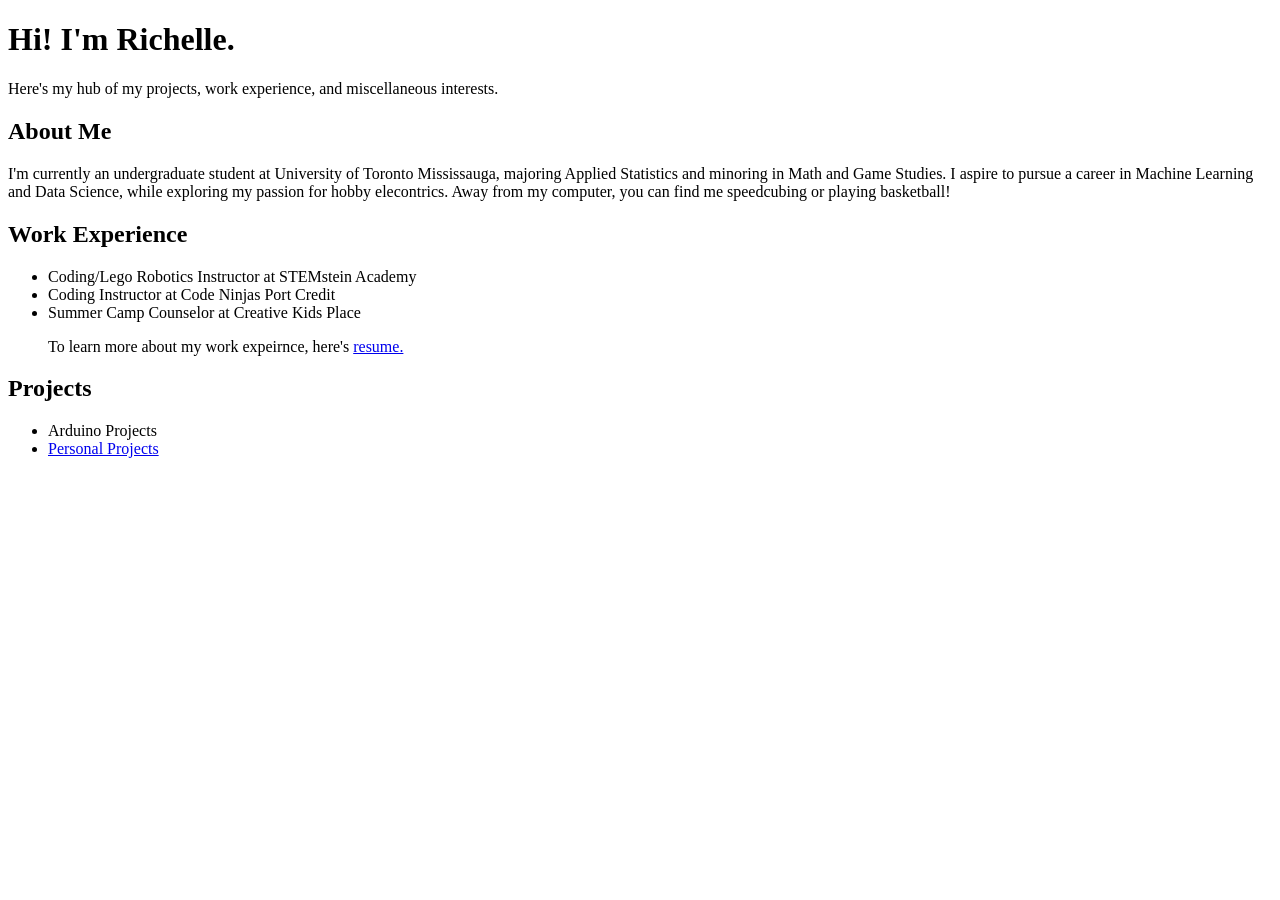
==== index.html @ f8237c4a "FFirst commit!" ====
<!DOCTYPE html>
<html lang="en">
<head>
    <meta charset="UTF-8">
    <meta name="viewport" content="width=device-width, initial-scale=1.0">
    <title>Richelle's Portfolio</title>
</head>
<body>

    <div class="header">
        <h1>Hi! I'm Richelle.</h1>
        <p>Here's my hub of my projects, work experience, and miscellaneous interests.</p>
    </div>

    <div class = "about">
        <h2>About Me</h2>
        <p>I'm currently an undergraduate student at University of Toronto Mississauga, majoring Applied
        Statistics and minoring in Math and Game Studies.  I aspire to pursue a career in Machine Learning and Data Science, while exploring my
    passion for hobby elecontrics. Away from my computer, you can find me speedcubing or playing basketball!</p>
    </div>

    <div class = "Work Experience">
        <h2>Work Experience</h2>
        <ul>
            <li>Coding/Lego Robotics Instructor at STEMstein Academy</li>
            <li>Coding Instructor at Code Ninjas Port Credit</li>
            <li>Summer Camp Counselor at Creative Kids Place</li>
            <p>To learn more about my work expeirnce, here's <a href = "https://docs.google.com/document/d/16MtEIAXMFEEwh4C7sltuIZ0cNF6VYc-lFOxTEkDkcLo/edit?usp=sharing">resume.</a></p>
        </ul>
    </div>

    <div class = "Projects">
        <h2>Projects</h2>
        <ul>
            <li>Arduino Projects</li>
            <li><a href="person.html">Personal Projects</a></li>
    </div>

</body>
</html>
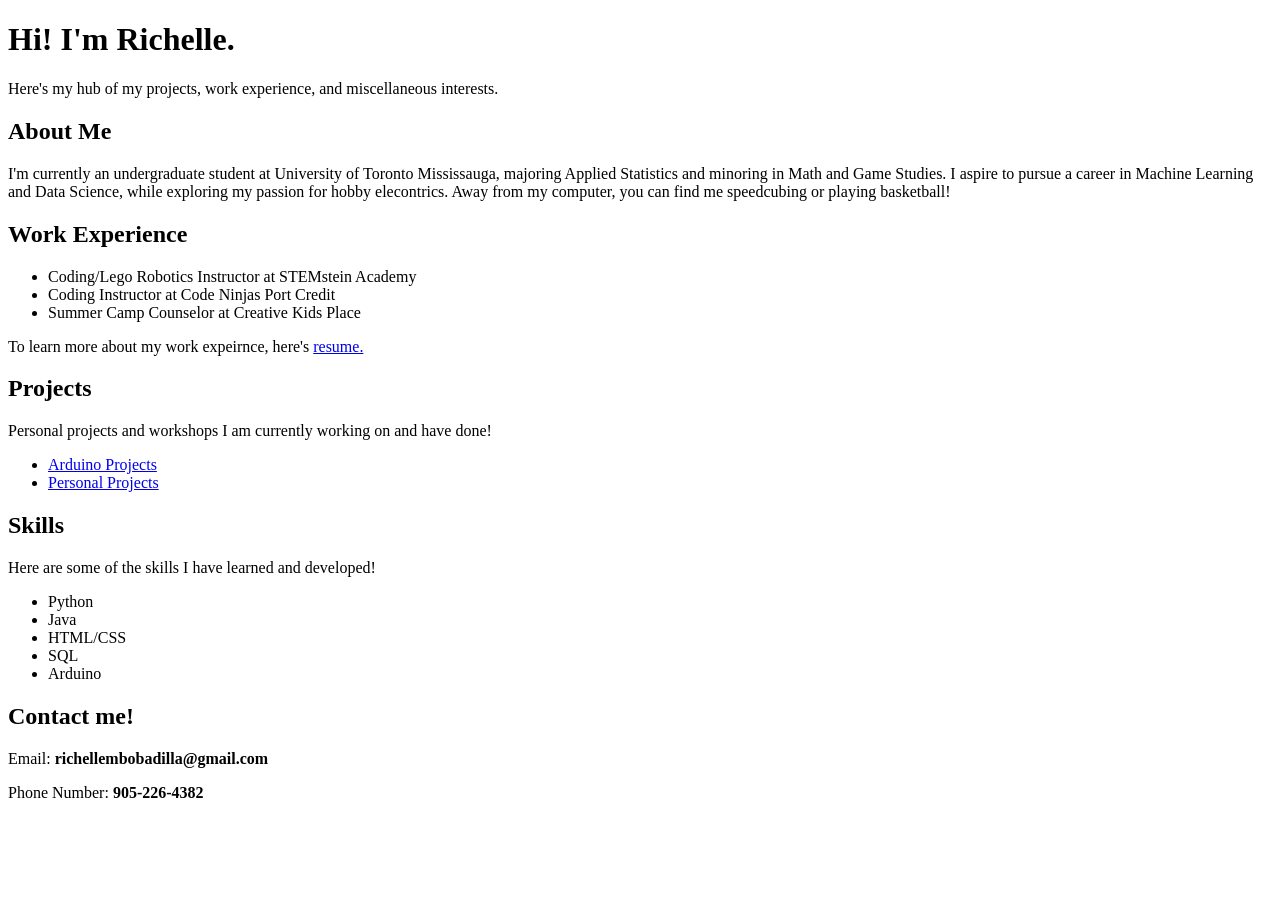
==== commit 674df8c0: "Added skills and contact section, along with updating hte rpojects page" ====
--- a/index.html
+++ b/index.html
@@ -25,16 +25,33 @@
             <li>Coding/Lego Robotics Instructor at STEMstein Academy</li>
             <li>Coding Instructor at Code Ninjas Port Credit</li>
             <li>Summer Camp Counselor at Creative Kids Place</li>
-            <p>To learn more about my work expeirnce, here's <a href = "https://docs.google.com/document/d/16MtEIAXMFEEwh4C7sltuIZ0cNF6VYc-lFOxTEkDkcLo/edit?usp=sharing">resume.</a></p>
         </ul>
+        <p>To learn more about my work expeirnce, here's <a href = "https://docs.google.com/document/d/16MtEIAXMFEEwh4C7sltuIZ0cNF6VYc-lFOxTEkDkcLo/edit?usp=sharing">resume.</a></p>
+
     </div>
 
     <div class = "Projects">
         <h2>Projects</h2>
+        <p>Personal projects and workshops I am currently working on and have done!</p>
         <ul>
-            <li>Arduino Projects</li>
-            <li><a href="person.html">Personal Projects</a></li>
+            <li><a href = "arduino.html" target="_blank">Arduino Projects</a></li>
+            <li><a href="person.html" target="_blank">Personal Projects</a></li>
     </div>
 
+    <div class = "Skills">
+        <h2>Skills</h2>
+        <p>Here are some of the skills I have learned and developed!</p>
+        <ul>
+            <li>Python</li>
+            <li>Java</li>
+            <li>HTML/CSS</li>
+            <li>SQL</li>
+            <li>Arduino</li>
+        </ul>
+    
+    <div class = "Contact">
+        <h2>Contact me!</h2>
+        <p>Email: <strong>richellembobadilla@gmail.com</strong></p>
+        <P>Phone Number: <strong>905-226-4382</strong></P>
 </body>
 </html>
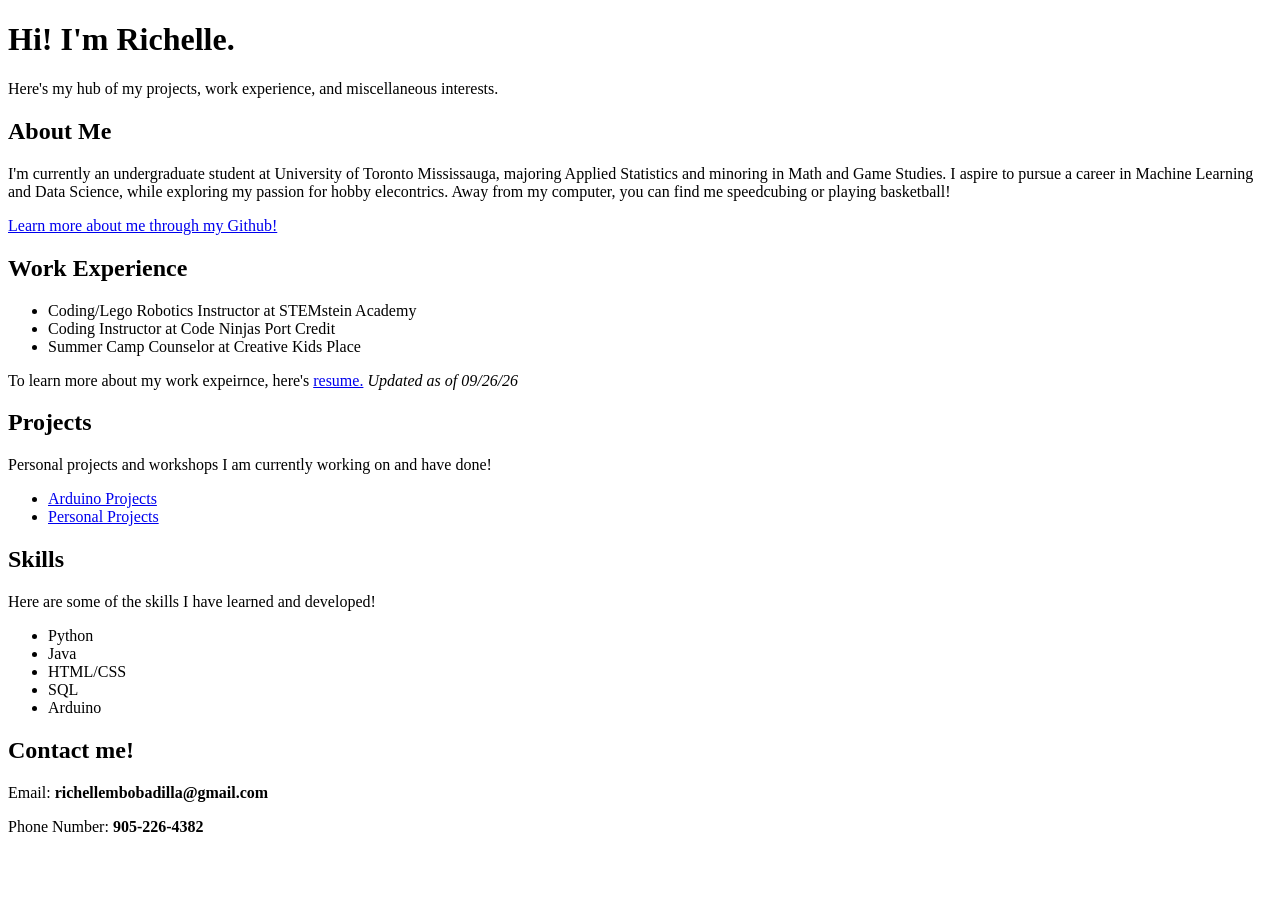
==== commit 9ef822ed: "Added few visual eleements, updated resume link" ====
--- a/index.html
+++ b/index.html
@@ -17,6 +17,7 @@
         <p>I'm currently an undergraduate student at University of Toronto Mississauga, majoring Applied
         Statistics and minoring in Math and Game Studies.  I aspire to pursue a career in Machine Learning and Data Science, while exploring my
     passion for hobby elecontrics. Away from my computer, you can find me speedcubing or playing basketball!</p>
+    <p><a href= "https://github.com/richelle-bobadilla" target="_blank">Learn more about me through my Github!</a></p>
     </div>
 
     <div class = "Work Experience">
@@ -26,7 +27,7 @@
             <li>Coding Instructor at Code Ninjas Port Credit</li>
             <li>Summer Camp Counselor at Creative Kids Place</li>
         </ul>
-        <p>To learn more about my work expeirnce, here's <a href = "https://docs.google.com/document/d/16MtEIAXMFEEwh4C7sltuIZ0cNF6VYc-lFOxTEkDkcLo/edit?usp=sharing">resume.</a></p>
+        <p>To learn more about my work expeirnce, here's <a href = "C:\Users\riche\OneDrive\Desktop\website portfolio\Richelle Marinel Bobadilla - Resume (1).pdf" target="_blank">resume.</a><i> Updated as of 09/26/26</i></p>
 
     </div>
 
@@ -34,8 +35,8 @@
         <h2>Projects</h2>
         <p>Personal projects and workshops I am currently working on and have done!</p>
         <ul>
-            <li><a href = "arduino.html" target="_blank">Arduino Projects</a></li>
-            <li><a href="person.html" target="_blank">Personal Projects</a></li>
+            <li><a href = "arduino.html">Arduino Projects</a></li>
+            <li><a href="person.html">Personal Projects</a></li>
     </div>
 
     <div class = "Skills">
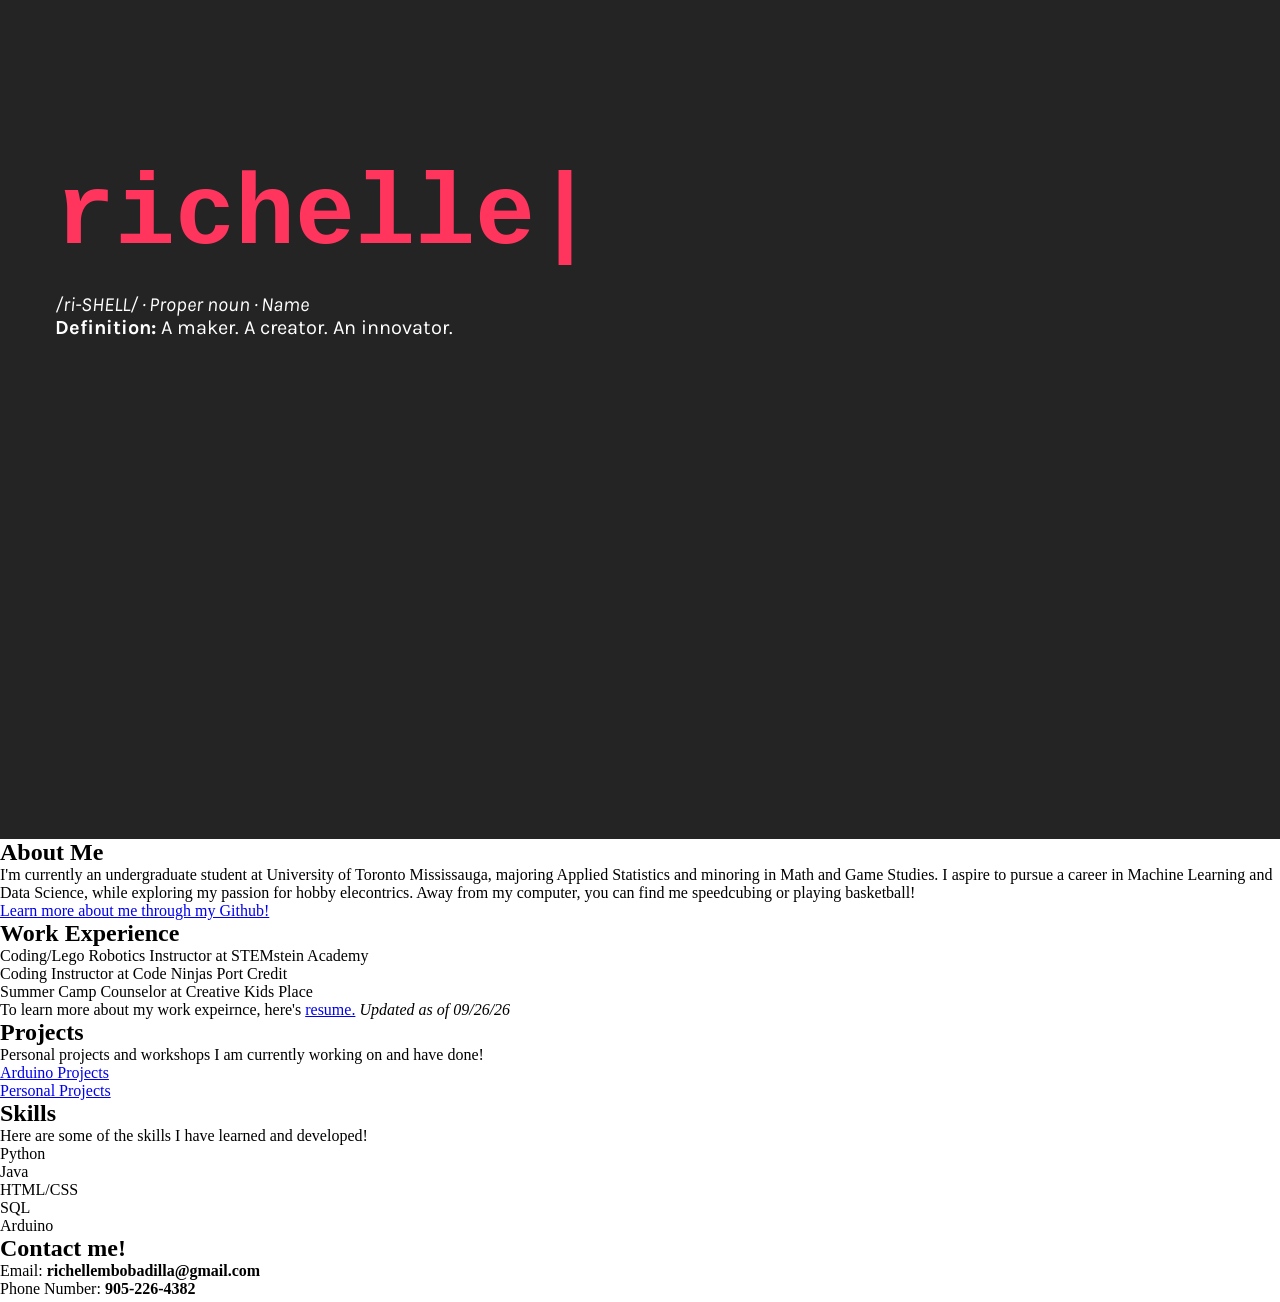
==== commit 2627e13e: "Revamped welcome page, added CSS styling," ====
--- a/index.html
+++ b/index.html
@@ -1,16 +1,22 @@
 <!DOCTYPE html>
 <html lang="en">
 <head>
+    <link rel="stylesheet" href="style.css">
     <meta charset="UTF-8">
     <meta name="viewport" content="width=device-width, initial-scale=1.0">
+    <link rel="preconnect" href="https://fonts.googleapis.com">
+<link rel="preconnect" href="https://fonts.gstatic.com" crossorigin>
+<link href="https://fonts.googleapis.com/css2?family=Karla:ital,wght@0,200..800;1,200..800&display=swap" rel="stylesheet">
     <title>Richelle's Portfolio</title>
 </head>
 <body>
 
     <div class="header">
-        <h1>Hi! I'm Richelle.</h1>
-        <p>Here's my hub of my projects, work experience, and miscellaneous interests.</p>
+        <h1 class = "welcome">richelle</h1>
+        <p class = "name-sound"><i>/ri-SHELL/ · Proper noun · Name</i></p>
+        <p class = "name-def"><strong>Definition: </strong>A maker. A creator. An innovator.</p>
     </div>
+
 
     <div class = "about">
         <h2>About Me</h2>
--- a/style.css
+++ b/style.css
@@ -0,0 +1,85 @@
+* {
+    margin: 0;
+    padding: 0;
+    box-sizing: border-box;
+}
+
+.courier-prime-regular {
+  font-family: "Courier Prime", monospace;
+  font-weight: 400;
+  font-style: normal;
+}
+
+.courier-prime-bold {
+  font-family: "Courier Prime", monospace;
+  font-weight: 700;
+  font-style: normal;
+}
+
+.courier-prime-regular-italic {
+  font-family: "Courier Prime", monospace;
+  font-weight: 400;
+  font-style: italic;
+}
+
+.courier-prime-bold-italic {
+  font-family: "Courier Prime", monospace;
+  font-weight: 700;
+  font-style: italic;
+}
+
+
+body {
+    margin: 0;
+    padding: 0;
+    width: 100%;
+}
+
+
+.header {
+    background-color: #242424;
+    width: 100%;
+    box-sizing: border-box;
+    padding-bottom: 500px;
+    
+    
+}
+
+.welcome {
+    color: #FF355E;
+    padding-top: 160px;
+    text-align: left;
+    margin-bottom: 20px;
+    margin-left: 55px;
+    font-size: 100px;
+    font-family: "Courier Prime", monospace;
+    
+}
+
+.welcome::after {
+    content: "|";
+    color: #FF355E;
+    animation: blink 1s steps(2, start) infinite;
+}
+
+@keyframes blink {
+    to {
+        visibility: hidden;
+    }
+}
+
+.name-sound {
+    color: white;
+    text-align: left;
+    margin-left: 55px;
+    font-size: 20px;
+    font-family: "Karla", sans-serif;
+}
+
+.name-def {
+    color: white;
+    text-align: left;
+    margin-left: 55px;
+    font-size: 20px;
+     font-family: "Karla", sans-serif;
+}
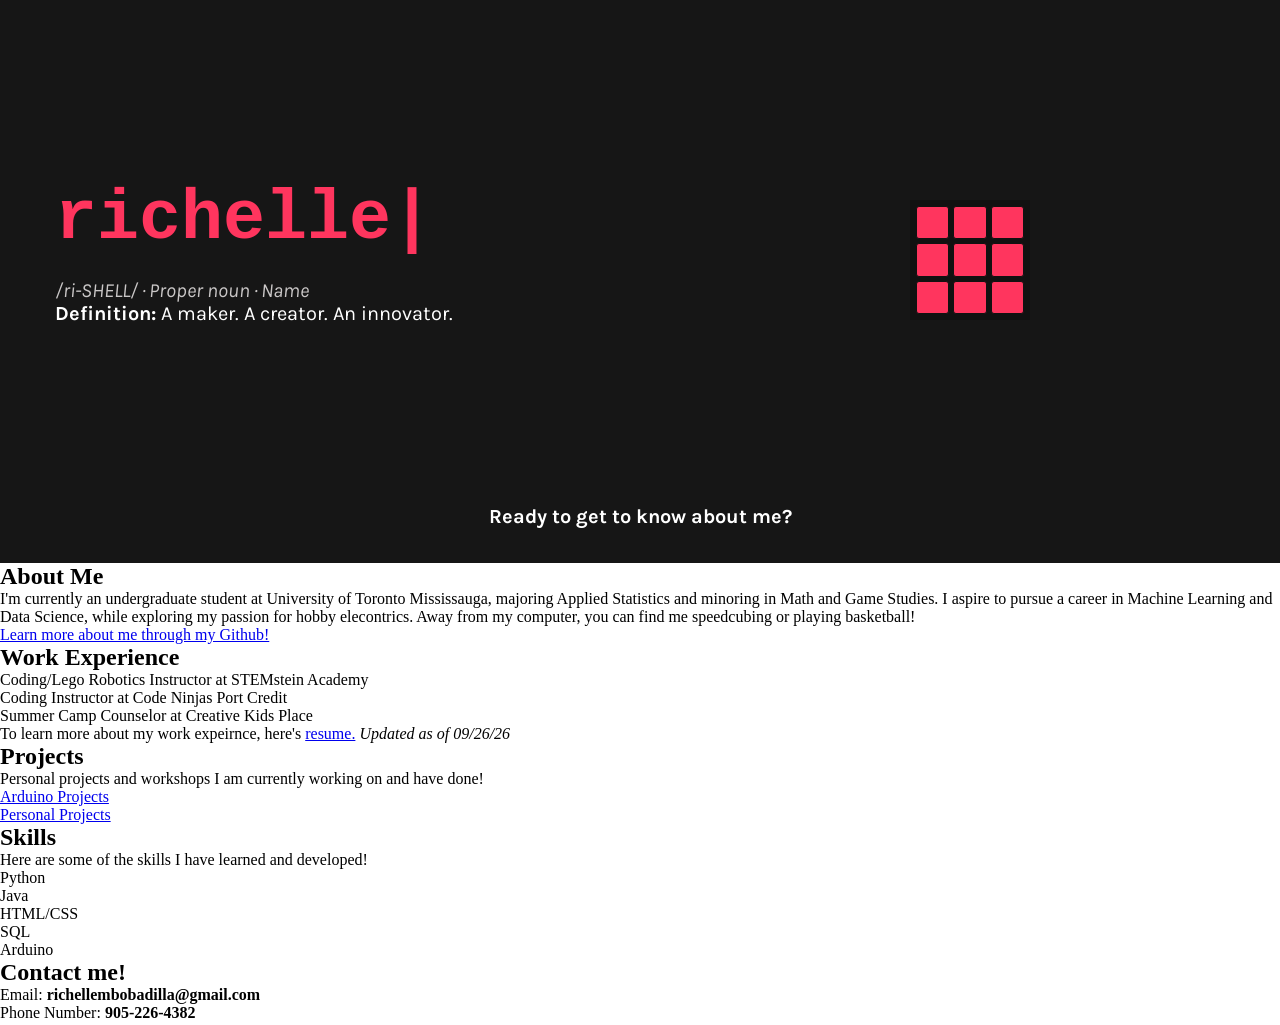
==== commit ed7b7e68: "Added speedcube simulation, repositioned certain divs" ====
--- a/index.html
+++ b/index.html
@@ -11,11 +11,53 @@
 </head>
 <body>
 
-    <div class="header">
+    <div class="intro">
         <h1 class = "welcome">richelle</h1>
         <p class = "name-sound"><i>/ri-SHELL/ · Proper noun · Name</i></p>
         <p class = "name-def"><strong>Definition: </strong>A maker. A creator. An innovator.</p>
+        
+        <div class="cube">
+            <div class="face front">
+                <span></span><span></span><span></span>
+                <span></span><span></span><span></span>
+                <span></span><span></span><span></span>
+            </div>
+
+        <div class="face back">
+            <span></span><span></span><span></span>
+            <span></span><span></span><span></span>
+            <span></span><span></span><span></span>
+        </div>
+
+        <div class="face right">
+            <span></span><span></span><span></span>
+            <span></span><span></span><span></span>
+            <span></span><span></span><span></span>
+        </div>
+
+        <div class="face left">
+            <span></span><span></span><span></span>
+            <span></span><span></span><span></span>
+            <span></span><span></span><span></span>
+        </div>
+
+        <div class="face top">
+            <span></span><span></span><span></span>
+            <span></span><span></span><span></span>
+            <span></span><span></span><span></span>
+        </div>
+
+        <div class="face bottom">
+            <span></span><span></span><span></span>
+            <span></span><span></span><span></span>
+            <span></span><span></span><span></span>
+        </div>
     </div>
+    
+        <p class = "getting-to-know"><strong>Ready to get to know about me?</strong></p>
+        
+    </div>
+
 
 
     <div class = "about">
--- a/style.css
+++ b/style.css
@@ -33,25 +33,26 @@
     margin: 0;
     padding: 0;
     width: 100%;
+    align-items: center;
 }
 
 
-.header {
-    background-color: #242424;
+
+.intro {
+    background-color: #161616;
     width: 100%;
     box-sizing: border-box;
-    padding-bottom: 500px;
-    
+    padding-bottom: 35px; 
     
 }
 
 .welcome {
     color: #FF355E;
-    padding-top: 160px;
+    padding-top: 180px;
     text-align: left;
     margin-bottom: 20px;
     margin-left: 55px;
-    font-size: 100px;
+    font-size: 70px;
     font-family: "Courier Prime", monospace;
     
 }
@@ -69,7 +70,7 @@
 }
 
 .name-sound {
-    color: white;
+    color: #cac7c7;
     text-align: left;
     margin-left: 55px;
     font-size: 20px;
@@ -82,4 +83,87 @@
     margin-left: 55px;
     font-size: 20px;
      font-family: "Karla", sans-serif;
+}
+
+
+.getting-to-know {
+    color: white;
+    text-align: center;
+    margin-top: 180px;
+    font-size: 20px;
+    font-family: "Karla", sans-serif;
+}
+
+
+.cube {
+    position: absolute;
+    top: 200px;
+    right: 250px;
+    width: 120px;
+    height: 120px;
+
+    transform-style: preserve-3d;
+    animation: rotate 8s linear infinite;
+}
+
+.face {
+    position: absolute;
+    width: 120px;
+    height: 120px;
+
+    display: grid;
+    grid-template-columns: repeat(3, 1fr);
+    grid-template-rows: repeat(3, 1fr);
+    gap: 4px;
+
+    padding: 4px;
+    background: #111;
+    border: 2px solid #111;
+
+    backface-visibility: visible;
+}
+
+.face span {
+    border: 1px solid #111;
+    border-radius: 3px;
+}
+
+/* Six faces */
+.front {
+    transform: translateZ(60px);
+}
+.front span { background: #FF355E; }
+
+.back {
+    transform: rotateY(180deg) translateZ(60px);
+}
+.back span { background: #FF8C42; }
+
+.right {
+    transform: rotateY(90deg) translateZ(60px);
+}
+.right span { background: #2D7DFF; }
+
+.left {
+    transform: rotateY(-90deg) translateZ(60px);
+}
+.left span { background: #35C96F; }
+
+.top {
+    transform: rotateX(90deg) translateZ(60px);
+}
+.top span { background: #FFD43B; }
+
+.bottom {
+    transform: rotateX(-90deg) translateZ(60px);
+}
+.bottom span { background: #F5F5F5; }
+
+@keyframes rotate {
+    from {
+        transform: rotateX(-25deg) rotateY(0deg);
+    }
+    to {
+        transform: rotateX(-25deg) rotateY(360deg);
+    }
 }
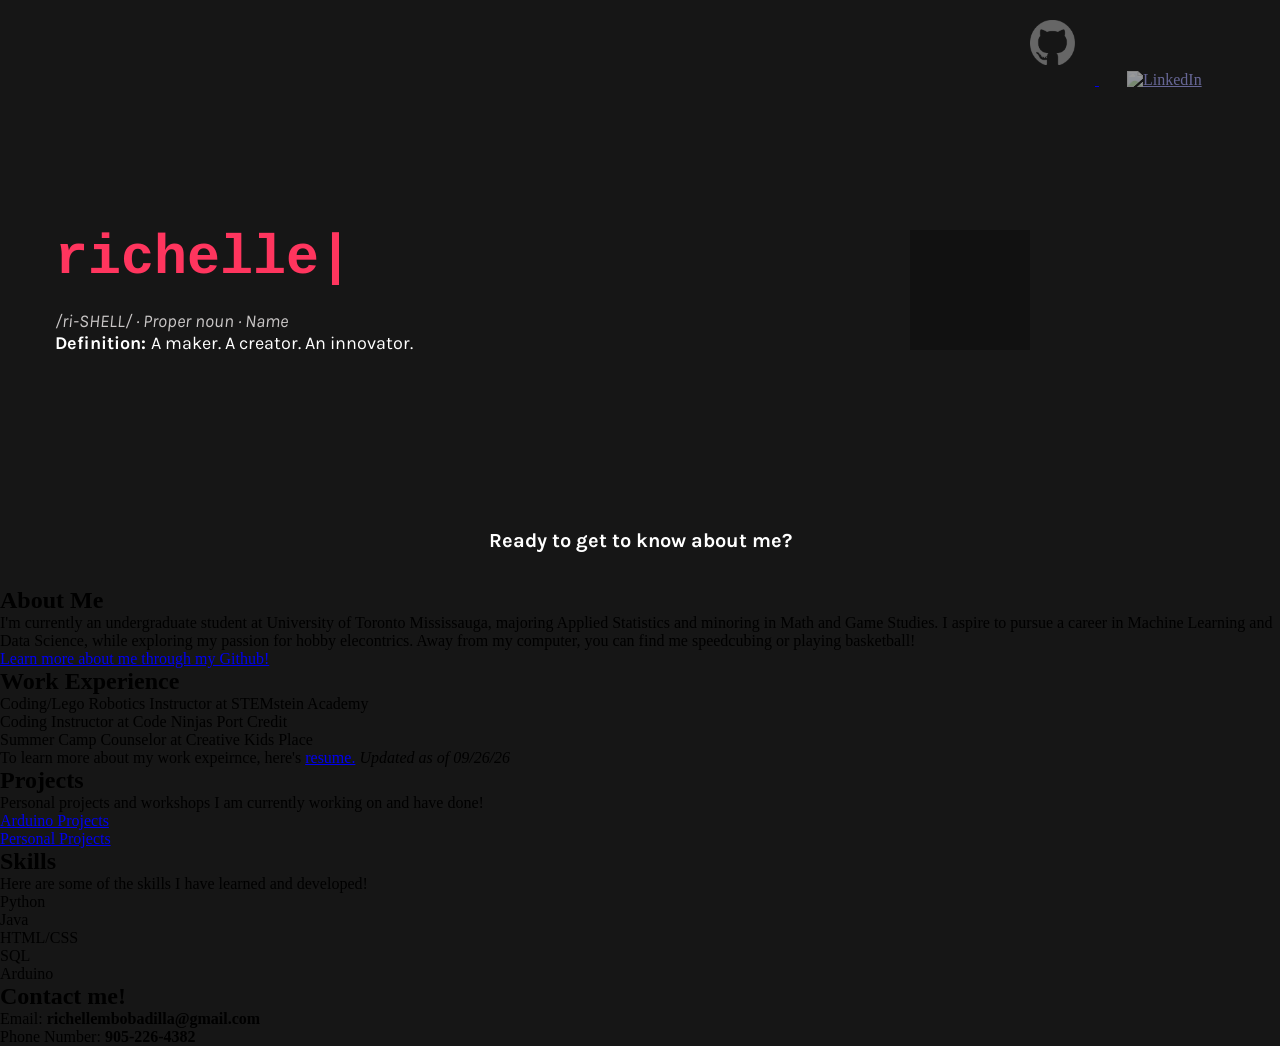
==== commit 132f5289: "Fniished landing section, added header, polishes up format and positons" ====
--- a/index.html
+++ b/index.html
@@ -10,6 +10,11 @@
     <title>Richelle's Portfolio</title>
 </head>
 <body>
+
+    <div class = "header">
+        <a href="https://github.com/richelle-bobadilla" target="_blank"> <img src="github.png" alt="GitHub" class="github"> </a>
+        <a href="https://www.linkedin.com/in/richelle-bobadilla-48a324369/?isSelfProfile=true" target="_blank"> <img src="C:\Users\riche\OneDrive\Desktop\website portfolio\.vscode\linkedin1.png" alt="LinkedIn" class="linkedin"> </a>
+    </divd>
 
     <div class="intro">
         <h1 class = "welcome">richelle</h1>
--- a/style.css
+++ b/style.css
@@ -37,6 +37,27 @@
 }
 
 
+.header {
+    background-color: #161616;
+}
+
+.github {
+    padding: 20px;
+    width: 85px;
+    height: 85px;
+    filter: invert(40%);
+    margin-left: 1010px;
+}
+
+.linkedin {
+    padding: 18px;
+    width: 90px;
+    height: 90px;
+    filter: invert(40%);
+    margin-left: 10px;
+}
+
+
 
 .intro {
     background-color: #161616;
@@ -48,11 +69,11 @@
 
 .welcome {
     color: #FF355E;
-    padding-top: 180px;
+    padding-top: 120px;
     text-align: left;
     margin-bottom: 20px;
     margin-left: 55px;
-    font-size: 70px;
+    font-size: 55px;
     font-family: "Courier Prime", monospace;
     
 }
@@ -73,7 +94,7 @@
     color: #cac7c7;
     text-align: left;
     margin-left: 55px;
-    font-size: 20px;
+    font-size: 18px;
     font-family: "Karla", sans-serif;
 }
 
@@ -81,23 +102,29 @@
     color: white;
     text-align: left;
     margin-left: 55px;
-    font-size: 20px;
+    font-size: 18px;
      font-family: "Karla", sans-serif;
 }
 
 
 .getting-to-know {
     color: white;
+    transition: color 0.3s ease;
     text-align: center;
-    margin-top: 180px;
+    margin-top: 175px;
     font-size: 20px;
     font-family: "Karla", sans-serif;
+}
+
+.getting-to-know:hover {
+    color: #FF355E;
+    cursor: pointer;
 }
 
 
 .cube {
     position: absolute;
-    top: 200px;
+    top: 230px;
     right: 250px;
     width: 120px;
     height: 120px;
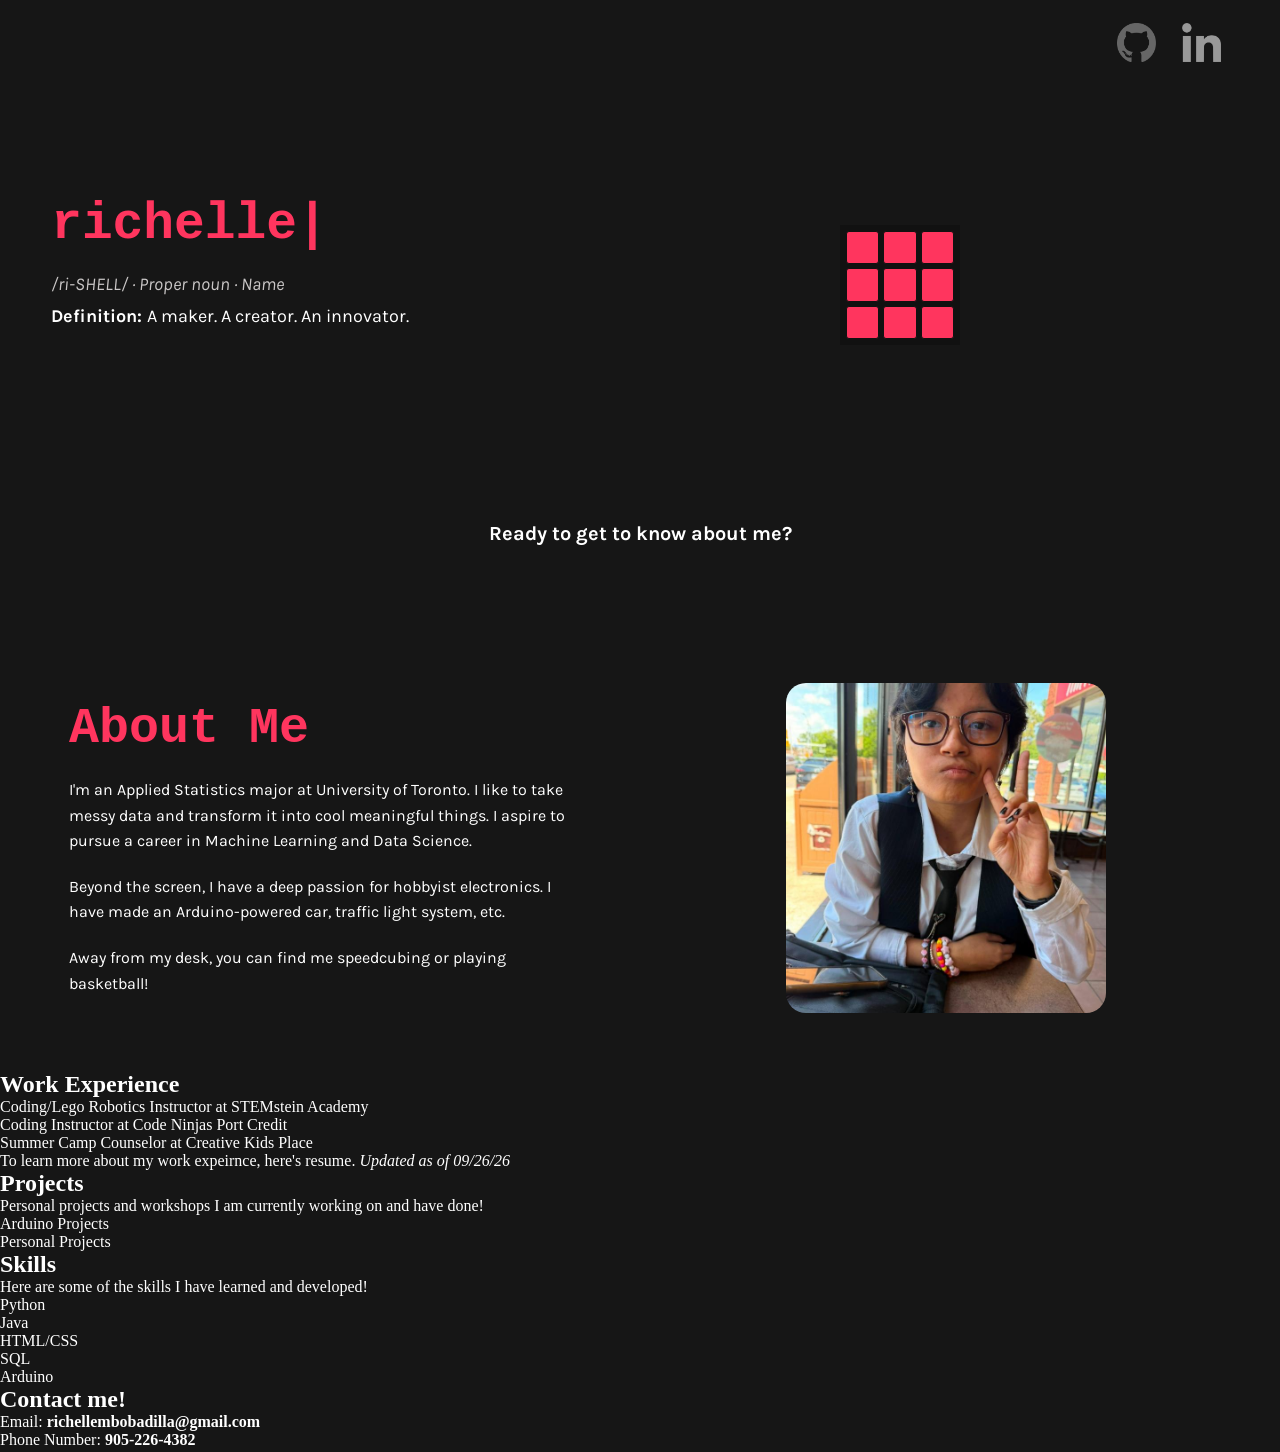
==== commit ca38147c: "Added the about me section, added profile picture, added more animations" ====
--- a/index.html
+++ b/index.html
@@ -11,10 +11,16 @@
 </head>
 <body>
 
-    <div class = "header">
-        <a href="https://github.com/richelle-bobadilla" target="_blank"> <img src="github.png" alt="GitHub" class="github"> </a>
-        <a href="https://www.linkedin.com/in/richelle-bobadilla-48a324369/?isSelfProfile=true" target="_blank"> <img src="C:\Users\riche\OneDrive\Desktop\website portfolio\.vscode\linkedin1.png" alt="LinkedIn" class="linkedin"> </a>
-    </divd>
+    
+    <div class="socials">
+        <a href="https://github.com/richelle-bobadilla" target="_blank">
+            <img src="github.png" alt="GitHub" class="github">
+        </a>
+
+        <a href="https://www.linkedin.com/in/richelle-bobadilla-48a324369/?isSelfProfile=true" target="_blank">
+            <img src="linkedin.png" alt="LinkedIn" class="linkedin">
+        </a>
+    </div>
 
     <div class="intro">
         <h1 class = "welcome">richelle</h1>
@@ -59,18 +65,24 @@
         </div>
     </div>
     
-        <p class = "getting-to-know"><strong>Ready to get to know about me?</strong></p>
+        <p class = "getting-to-know"><a href="#about"><strong>Ready to get to know about me?</strong></a></p>
         
     </div>
 
 
-
-    <div class = "about">
-        <h2>About Me</h2>
-        <p>I'm currently an undergraduate student at University of Toronto Mississauga, majoring Applied
-        Statistics and minoring in Math and Game Studies.  I aspire to pursue a career in Machine Learning and Data Science, while exploring my
-    passion for hobby elecontrics. Away from my computer, you can find me speedcubing or playing basketball!</p>
-    <p><a href= "https://github.com/richelle-bobadilla" target="_blank">Learn more about me through my Github!</a></p>
+    <div class = "about" id = "about">
+        <div class = "about-content">
+            <h2 class = "about-me">About Me</h2>
+            <p class = "about-desc">I'm an Applied Statistics major at University of Toronto. I like to take messy data and transform it into cool meaningful things. 
+            I aspire to pursue a career in Machine Learning and Data Science.</p>
+            <p class = "about-desc">Beyond the screen, I have a deep passion for hobbyist electronics. I have made an Arduino-powered car, traffic light system, etc.</p>
+            <p class = "about-desc">Away from my desk, you can find me speedcubing or playing basketball!</p>
+        
+        </div>
+    
+        <div class = "profile-pic-container">
+            <img src="richelle_pic.jpg" alt="Profile Picture" class = "profile-pic">
+        </div>
     </div>
 
     <div class = "Work Experience">
--- a/style.css
+++ b/style.css
@@ -1,81 +1,102 @@
+
+html {
+  scroll-behavior: smooth;
+}
+
+
 * {
     margin: 0;
     padding: 0;
     box-sizing: border-box;
 }
 
+html {
+    width: 100%;
+    overflow-x: hidden;
+}
+
+body {
+    width: 100%;
+    min-height: 100vh;
+    background-color: #161616;
+    color: white;
+}
+
+/* Fonts */
+
 .courier-prime-regular {
-  font-family: "Courier Prime", monospace;
-  font-weight: 400;
-  font-style: normal;
+    font-family: "Courier Prime", monospace;
+    font-weight: 400;
+    font-style: normal;
 }
 
 .courier-prime-bold {
-  font-family: "Courier Prime", monospace;
-  font-weight: 700;
-  font-style: normal;
+    font-family: "Courier Prime", monospace;
+    font-weight: 700;
+    font-style: normal;
 }
 
 .courier-prime-regular-italic {
-  font-family: "Courier Prime", monospace;
-  font-weight: 400;
-  font-style: italic;
+    font-family: "Courier Prime", monospace;
+    font-weight: 400;
+    font-style: italic;
 }
 
 .courier-prime-bold-italic {
-  font-family: "Courier Prime", monospace;
-  font-weight: 700;
-  font-style: italic;
-}
-
-
-body {
-    margin: 0;
-    padding: 0;
-    width: 100%;
-    align-items: center;
-}
-
+    font-family: "Courier Prime", monospace;
+    font-weight: 700;
+    font-style: italic;
+}
+
+/* Header */
 
 .header {
     background-color: #161616;
-}
-
-.github {
-    padding: 20px;
-    width: 85px;
-    height: 85px;
+    width: 100%;
+}
+
+.socials {
+    display: flex;
+    justify-content: flex-end;
+    align-items: center;
+    gap: 10px;
+    padding: 15px 4%;
+    position: sticky;
+}
+
+.github,
+.linkedin {
+    display: block;
+    width: 55px;
+    height: 55px;
+    padding: 8px;
+    object-fit: contain;
     filter: invert(40%);
-    margin-left: 1010px;
-}
-
-.linkedin {
-    padding: 18px;
-    width: 90px;
-    height: 90px;
-    filter: invert(40%);
-    margin-left: 10px;
-}
-
-
+    transition: filter 0.3s ease;
+}
+
+.github:hover,
+.linkedin:hover {
+    filter: invert(70%);
+}
+
+/* Introduction */
 
 .intro {
+    position: relative;
+    width: 100%;
+    min-height: 480px;
+    padding: 70px 4% 80px;
     background-color: #161616;
-    width: 100%;
-    box-sizing: border-box;
-    padding-bottom: 35px; 
-    
+    margin-top: 40px;
 }
 
 .welcome {
     color: #FF355E;
-    padding-top: 120px;
+    font-family: "Courier Prime", monospace;
+    font-size: clamp(36px, 4vw, 55px);
     text-align: left;
     margin-bottom: 20px;
-    margin-left: 55px;
-    font-size: 55px;
-    font-family: "Courier Prime", monospace;
-    
 }
 
 .welcome::after {
@@ -93,25 +114,25 @@
 .name-sound {
     color: #cac7c7;
     text-align: left;
-    margin-left: 55px;
     font-size: 18px;
     font-family: "Karla", sans-serif;
+    margin-bottom: 10px;
 }
 
 .name-def {
     color: white;
     text-align: left;
-    margin-left: 55px;
     font-size: 18px;
-     font-family: "Karla", sans-serif;
-}
-
+    font-family: "Karla", sans-serif;
+}
+
+/* Getting to know me */
 
 .getting-to-know {
     color: white;
     transition: color 0.3s ease;
     text-align: center;
-    margin-top: 175px;
+    margin-top: 195px;
     font-size: 20px;
     font-family: "Karla", sans-serif;
 }
@@ -121,14 +142,14 @@
     cursor: pointer;
 }
 
+/* Rotating Rubik's Cube */
 
 .cube {
     position: absolute;
-    top: 230px;
-    right: 250px;
+    top: 100px;
+    right: 25%;
     width: 120px;
     height: 120px;
-
     transform-style: preserve-3d;
     animation: rotate 8s linear infinite;
 }
@@ -137,16 +158,13 @@
     position: absolute;
     width: 120px;
     height: 120px;
-
     display: grid;
     grid-template-columns: repeat(3, 1fr);
     grid-template-rows: repeat(3, 1fr);
     gap: 4px;
-
     padding: 4px;
     background: #111;
     border: 2px solid #111;
-
     backface-visibility: visible;
 }
 
@@ -156,41 +174,199 @@
 }
 
 /* Six faces */
+
 .front {
     transform: translateZ(60px);
 }
-.front span { background: #FF355E; }
+
+.front span {
+    background: #FF355E;
+}
 
 .back {
     transform: rotateY(180deg) translateZ(60px);
 }
-.back span { background: #FF8C42; }
+
+.back span {
+    background: #FF8C42;
+}
 
 .right {
     transform: rotateY(90deg) translateZ(60px);
 }
-.right span { background: #2D7DFF; }
+
+.right span {
+    background: #2D7DFF;
+}
 
 .left {
     transform: rotateY(-90deg) translateZ(60px);
 }
-.left span { background: #35C96F; }
+
+.left span {
+    background: #35C96F;
+}
 
 .top {
     transform: rotateX(90deg) translateZ(60px);
 }
-.top span { background: #FFD43B; }
+
+.top span {
+    background: #FFD43B;
+}
 
 .bottom {
     transform: rotateX(-90deg) translateZ(60px);
 }
-.bottom span { background: #F5F5F5; }
+
+.bottom span {
+    background: #F5F5F5;
+}
 
 @keyframes rotate {
     from {
         transform: rotateX(-25deg) rotateY(0deg);
     }
+
     to {
         transform: rotateX(-25deg) rotateY(360deg);
     }
-}+}
+
+/* About Me */
+
+.about {
+    display: flex;
+    flex-direction: row;
+    justify-content: space-between;
+    align-items: center;
+    gap: 60px;
+    width: 100%;
+    max-width: 1360px;
+    margin: 0 auto;
+    padding: 50px 44px;
+}
+
+.about-content {
+    flex: 1;
+    min-width: 0;
+    max-width: 720px;
+    padding: 25px;
+    border-radius: 12px;
+
+     box-shadow: 0 0 20px transparent;
+    transition: box-shadow 1s ease-in-out;
+}
+
+.about-content:hover {
+    box-shadow: 0 0 20px #FF355E;
+}
+
+.about-me {
+    color: #FF355E;
+    text-align: left;
+    font-size: clamp(32px, 4vw, 50px);
+    font-family: "Courier Prime", monospace;
+}
+
+.about-desc {
+    font-family: "Karla", sans-serif;
+    font-size: 16px;
+    margin-top: 20px;
+    text-align: left;
+    max-width: 500px;
+    line-height: 1.6;
+    transition: box-shadow 1.2s ease;
+}
+
+.about-content:hover {
+    box-shadow: 0 0 2spx #FF355E;
+}
+
+.profile-pic-container {
+    flex: 0 0 320px;
+    display: flex;
+    justify-content: center;
+    align-items: center;
+    margin-right: 130px;
+
+}
+
+.profile-pic {
+    display: block;
+    width: 100%;
+    height: 330px;
+    object-fit: cover;
+    border-radius: 20px;
+}
+
+@media (max-width: 768px) {
+    .intro {
+        min-height: 520px;
+        padding: 50px 24px 60px;
+    }
+
+    .welcome {
+        font-size: 40px;
+    }
+
+    .name-sound,
+    .name-def {
+        font-size: 16px;
+    }
+
+    .cube {
+        top: 280px;
+        right: calc(50% - 60px);
+    }
+
+    .about-me-link{
+        margin-top: 70px;
+        font-size: 18px;
+        text-decoration: none;
+    }
+
+    .about-me {
+        margin-left: 24px;
+        font-size: 36px;
+    }
+
+    .socials {
+        padding: 10px 20px;
+    }
+}
+
+/* Small phones */
+
+@media (max-width: 400px) {
+    .intro {
+        padding-left: 18px;
+        padding-right: 18px;
+    }
+
+    .welcome {
+        font-size: 34px;
+    }
+
+    .name-sound,
+    .name-def {
+        font-size: 14px;
+    }
+
+    .github,
+    .linkedin {
+        width: 48px;
+        height: 48px;
+    }
+
+    .about-me {
+        margin-left: 18px;
+        font-size: 30px;
+    }
+}
+
+
+a {
+    text-decoration: none;
+    color: inherit;
+}
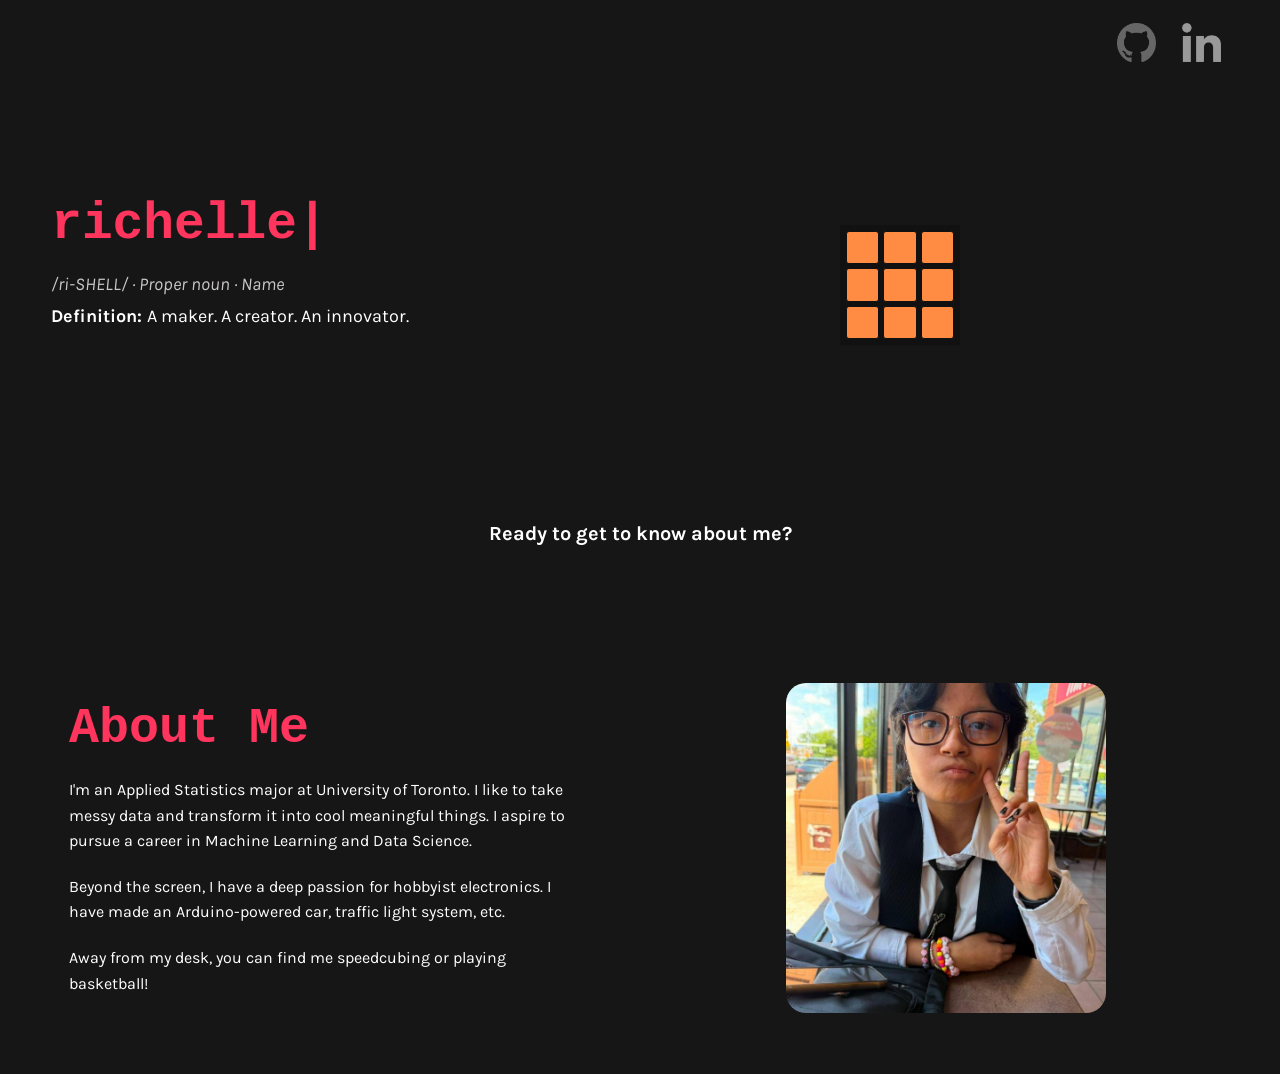
==== commit f8a675f1: "cleaned up website, only has landing and about me section" ====
--- a/index.html
+++ b/index.html
@@ -85,7 +85,13 @@
         </div>
     </div>
 
-    <div class = "Work Experience">
+    <!-- 
+     <div class = "Projects">
+        <h2>Projects</h2>
+        <p>Personal projects and workshops I am currently working on and have done!</p>
+    </div>
+
+    <div class = "work-experience">
         <h2>Work Experience</h2>
         <ul>
             <li>Coding/Lego Robotics Instructor at STEMstein Academy</li>
@@ -94,14 +100,6 @@
         </ul>
         <p>To learn more about my work expeirnce, here's <a href = "C:\Users\riche\OneDrive\Desktop\website portfolio\Richelle Marinel Bobadilla - Resume (1).pdf" target="_blank">resume.</a><i> Updated as of 09/26/26</i></p>
 
-    </div>
-
-    <div class = "Projects">
-        <h2>Projects</h2>
-        <p>Personal projects and workshops I am currently working on and have done!</p>
-        <ul>
-            <li><a href = "arduino.html">Arduino Projects</a></li>
-            <li><a href="person.html">Personal Projects</a></li>
     </div>
 
     <div class = "Skills">
@@ -115,9 +113,12 @@
             <li>Arduino</li>
         </ul>
     
+    
     <div class = "Contact">
         <h2>Contact me!</h2>
         <p>Email: <strong>richellembobadilla@gmail.com</strong></p>
         <P>Phone Number: <strong>905-226-4382</strong></P>
+    
+    -->
 </body>
 </html>
--- a/style.css
+++ b/style.css
@@ -180,7 +180,7 @@
 }
 
 .front span {
-    background: #FF355E;
+    background: #FF8C42;
 }
 
 .back {
@@ -188,7 +188,7 @@
 }
 
 .back span {
-    background: #FF8C42;
+    background: #FF355E;
 }
 
 .right {
@@ -370,3 +370,6 @@
     text-decoration: none;
     color: inherit;
 }
+
+
+
